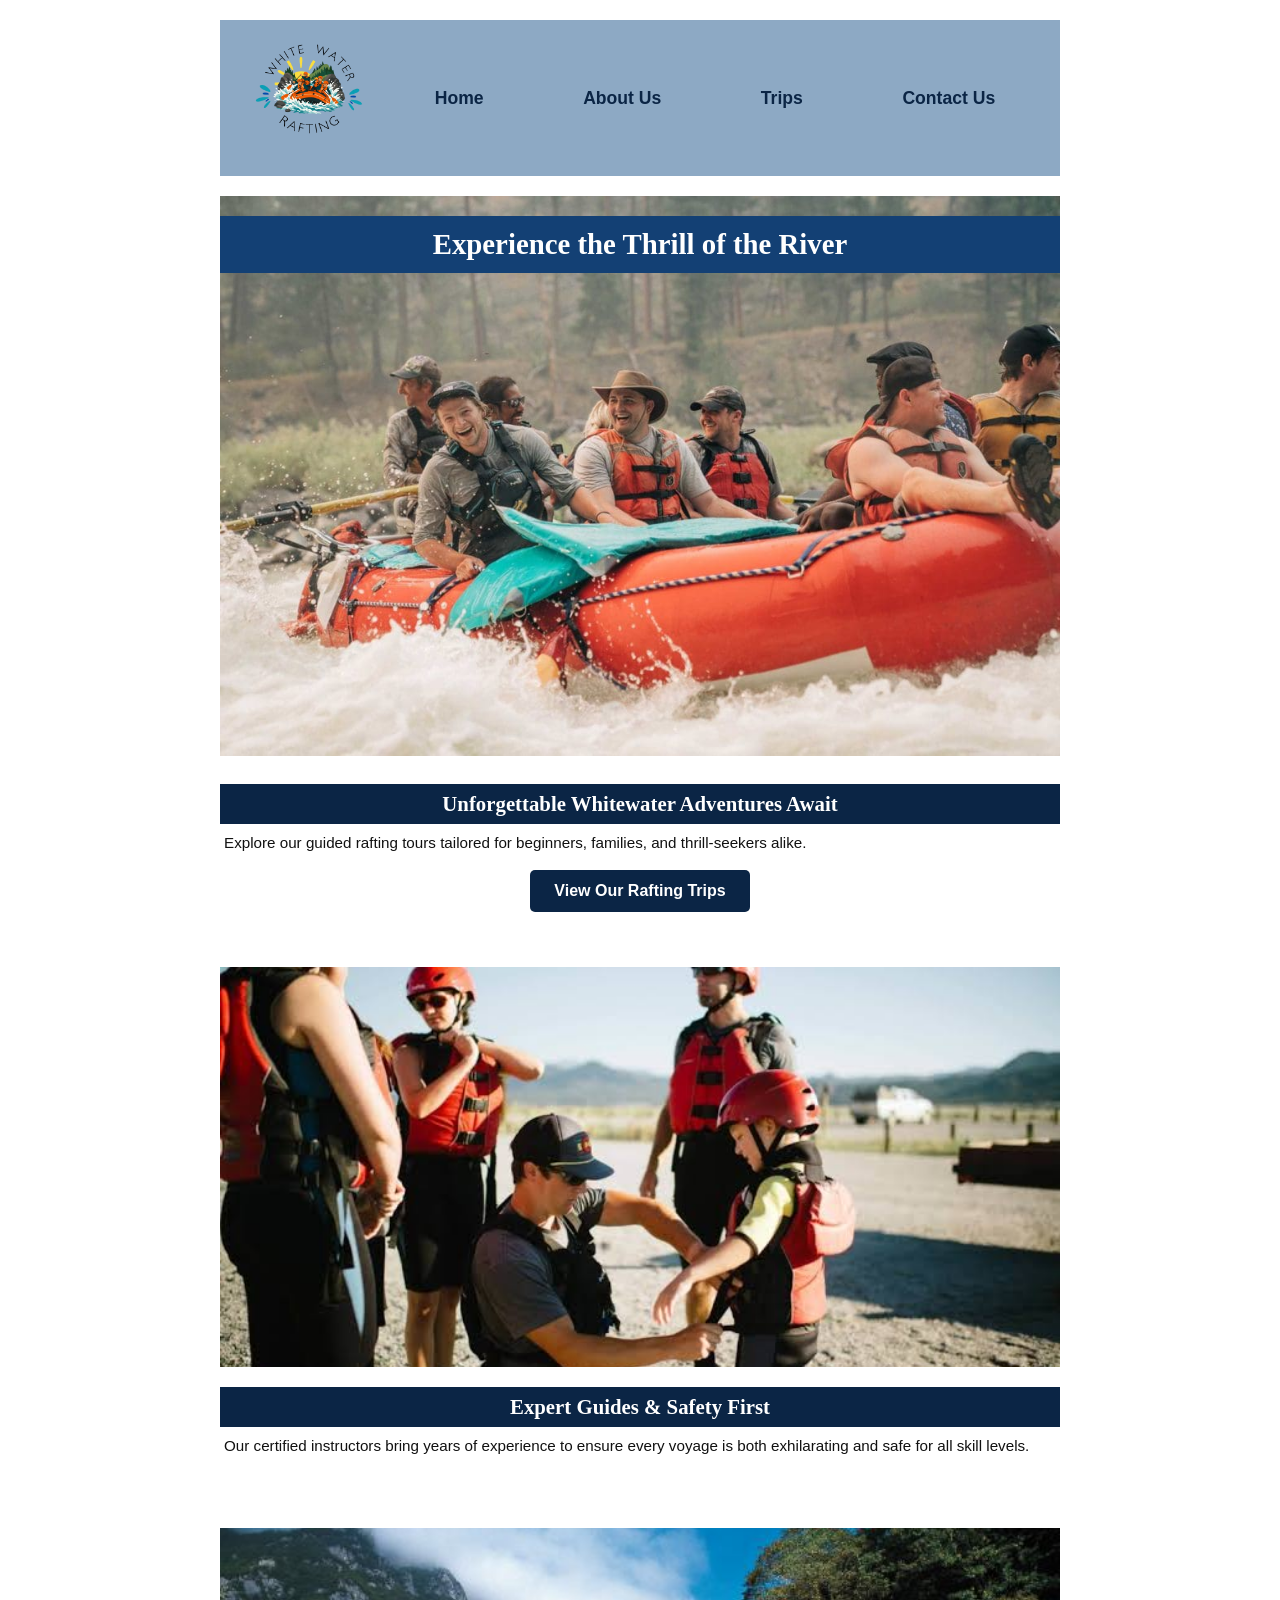
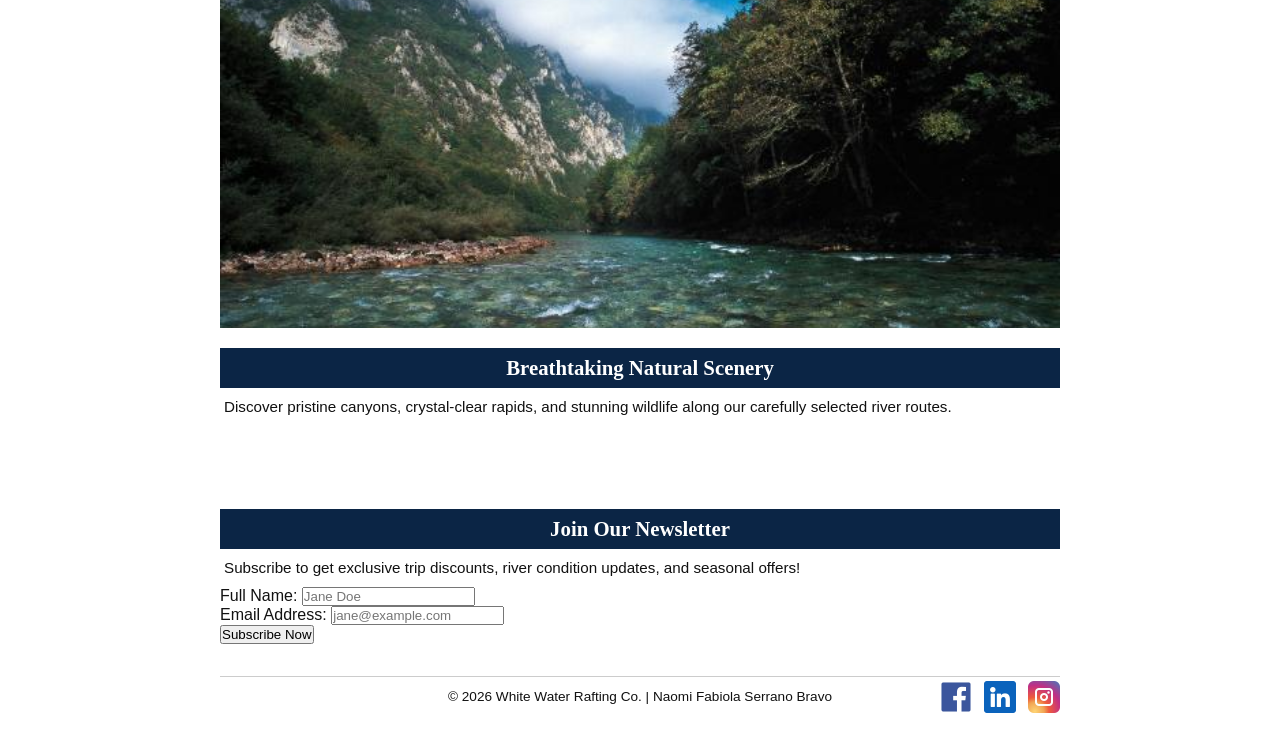
==== wwr/index.html @ d9578f14 "W06 Assignment: Rafting Site – Home and Trips Pages" ====
<!DOCTYPE html>
<html lang="en">

<head>
    <meta charset="UTF-8">
    <meta name="viewport" content="width=device-width, initial-scale=1.0">
    <title>Home - White Water Rafting</title>
    <meta name="description"
      content="Welcome to White Water Rafting! Discover thrilling river adventures, explore our guided rafting trips, and join our community newsletter today.">
    <meta name="author" content="Naomi Fabiola Serrano Bravo">
    <link rel="stylesheet" href="styles/rafting.css">
</head>

<body>
    <header>
        <img src="images/logo.webp" alt="Rafting Company Logo">
        <nav>
            <ul>
                <li><a href="index.html">Home</a></li>
                <li><a href="about.html">About Us</a></li>
                <li><a href="trips.html">Trips</a></li>
                <li><a href="contact.html">Contact Us</a></li>
            </ul>
        </nav>
    </header>

    <main>

        <div class="hero">
            <img src="images/hero-home.jpg"
              alt="Rafting boat navigating through powerful river waves" class="home-img">
            <h1 class="hero-title">Experience the Thrill of the River</h1>
        </div>

        <section class="home-cta">
            <h2>Unforgettable Whitewater Adventures Await</h2>
            <p>Explore our guided rafting tours tailored for beginners, families, and thrill-seekers
                alike.</p>
            <a href="trips.html" class="cta-button">View Our Rafting Trips</a>
        </section>

        <section class="home-grid">
            <article class="home-card">
                <img src="images/rafting-safety.jpg"
                  alt="Certified guide explaining safety procedures to a group" class="home-img">
                <div class="card-content">
                    <h2>Expert Guides & Safety First</h2>
                    <p>Our certified instructors bring years of experience to ensure every voyage is
                        both exhilarating and safe for all skill levels.</p>
                </div>
            </article>

            <article class="home-card">
                <img src="images/river-scenery.jpg"
                  alt="Scenic river view with mountains in the background" class="home-img">
                <div class="card-content">
                    <h2>Breathtaking Natural Scenery</h2>
                    <p>Discover pristine canyons, crystal-clear rapids, and stunning wildlife along
                        our
                        carefully selected river routes.</p>
                </div>
            </article>
        </section>


        <section class="newsletter-section">
            <h2>Join Our Newsletter</h2>
            <p>Subscribe to get exclusive trip discounts, river condition updates, and seasonal
                offers!
            </p>
            <form class="newsletter-form">
                <div class="form-item">
                    <label for="fname">Full Name:</label>
                    <input type="text" id="fname" name="fname" required placeholder="Jane Doe">
                </div>
                <div class="form-item">
                    <label for="femail">Email Address:</label>
                    <input type="email" id="femail" name="femail" required
                      placeholder="jane@example.com">
                </div>
                <button type="submit" class="submit-button">Subscribe Now</button>
            </form>
        </section>
    </main>

    <footer>
        <p>© 2026 White Water Rafting Co. | Naomi Fabiola Serrano Bravo</p>
        <nav class="socialmedia">
            <a href="https://facebook.com">
                <img src="images/facebook.webp" alt="Facebook Icon">
            </a>
            <a href="https://linkedin.com">
                <img src="images/linkedin.webp" alt="LinkedIn Icon">
            </a>
            <a href="https://instagram.com">
                <img src="images/instagram.webp" alt="Instagram Icon">
            </a>
        </nav>
    </footer>
</body>

</html>
---- wwr/styles/rafting.css ----
:root {
    --primary-color: #0b2545;
    --secondary-color: #134074;
    --accent1-color: #8da9c4;
    --text-color: #111111;
    --heading-font: "Georgia", "Times New Roman", serif;
    --body-font: Arial, Helvetica, sans-serif;
}

* {
    margin: 0;
    padding: 0;
    box-sizing: border-box;
}

body {
    font-family: var(--body-font);
    color: var(--text-color);
    background-color: #ffffff;
}

header,
main,
footer {
    width: 840px;
    margin: 0 auto;
}

header {
    background-color: var(--accent1-color);
    padding: 3px 15px;
    margin-top: 20px;
    margin-bottom: 20px;
    display: grid;
    grid-template-columns: 150px 1fr;
    align-items: center;
}

header img {
    width: 150px;
    height: auto;
    display: block;
}

header nav {
    margin: 0;
    padding: 0;
}

header nav ul {
    list-style-type: none;
    padding-left: 0;
    display: flex;
    justify-content: space-around;
}

header nav li {
    margin-bottom: 0;
}

header nav a {
    text-decoration: none;
    color: var(--primary-color);
    /* Mejor contraste según las reglas AA */
    font-size: 1.1rem;
    font-weight: bold;
}

header nav a:hover {
    text-decoration: underline;
}

h1,
h2 {
    font-family: var(--heading-font);
}

nav,
p,
section,
article {
    margin: 8px 0;
    padding: 8px 0;
}

.hero {
    position: relative;
    width: 100%;
}

.hero > img {
    display: block;
    width: 100%;
    height: auto;
}

.hero h1 {
    position: absolute;
    top: 20px;
    width: 100%;
    padding: 12px;
    text-align: center;
    background-color: var(--secondary-color);
    color: #ffffff;
    font-size: 1.8rem;
}

.hero article {
    position: absolute;
    bottom: 20px;
    left: 20px;
    right: 20px;
    background-color: var(--secondary-color);
    color: #ffffff;
    padding: 16px;
    margin: 0;
}

.hero article p {
    margin: 0;
    padding: 0;
    font-size: 0.95rem;
    line-height: 1.4;
}

.hero article img {
    float: right;
    width: 125px;
    height: auto;
    margin-left: 15px;
    border: 1px solid #ffffff;
}

section h2 {
    background-color: var(--primary-color);
    color: #ffffff;
    text-align: center;
    padding: 8px;
    font-size: 1.3rem;
    margin-bottom: 8px;
}

section p {
    line-height: 1.5;
    font-size: 0.95rem;
    padding: 0 4px;
}

.history-grid {
    display: grid;
    grid-template-columns: 1fr 1fr 1fr;
    gap: 20px;
    align-items: center;
}

.history-grid img {
    width: 100%;
    max-width: 100%;
    height: auto;
    display: block;
    justify-self: center;
    border-radius: 8px;
}

.history-grid p {
    line-height: 1.6;
    text-align: left;
}

.adventure-gallery {
    display: flex;
    justify-content: space-between;
    gap: 15px;
    padding: 10px 0;
}

.adventure-gallery figure {
    margin: 0;
    flex: 1;
    text-align: center;
}

.adventure-gallery img {
    width: 100%;
    max-width: 100%;
    height: auto;
    border-radius: 5px;
    box-shadow: 0 2px 4px rgba(0, 0, 0, 0.1);
    display: block;
}

.adventure-gallery figcaption {
    margin-top: 8px;
    font-size: 0.9rem;
    font-weight: bold;
    color: var(--primary-color);
}

footer {
    border-top: 1px solid #ccc;
    padding-top: 12px;
    margin-top: 24px;
    margin-bottom: 30px;
    display: flex;
    justify-content: center;
    align-items: center;
    position: relative;
}

footer p {
    margin: 0;
    padding: 0;
    font-size: 0.85rem;
}

.socialmedia {
    display: flex;
    gap: 12px;
    margin: 0;
    padding: 0;
    position: absolute;
    right: 0;
}

.socialmedia a {
    text-decoration: none;
}

.socialmedia img {
    width: 32px;
    height: 32px;
    display: block;
}

/*  =================================
        CONTACT US MODIFICATIONS
    ================================= */

.company-info {
    text-align: center;
    margin-bottom: 30px;
}

.company-info h1 {
    font-size: 2rem;
    margin-bottom: 10px;
    color: var(--primary-color);
}

.company-info address {
    font-style: normal;
    line-height: 1.6;
    font-weight: 500;
}

.map-form-container {
    display: grid;
    grid-template-columns: 1fr 1fr;
    gap: 30px;
    align-items: start;
    margin-bottom: 40px;
}

.map-box iframe {
    width: 100%;
    border: none;
    border-radius: 8px;
    box-shadow: 0 2px 5px rgba(0, 0, 0, 0.1);
}

.contact-form {
    display: flex;
    flex-direction: column;
    gap: 15px;
}

.form-group.row-align {
    display: grid;
    grid-template-columns: 140px 1fr;
    align-items: center;
    gap: 10px;
}

.radio-group {
    align-items: start;
    display: grid;
    grid-template-columns: 140px 1fr;
    gap: 10px;
    border: none;
    padding: 0;
    margin: 0;
}

.radio-title {
    font-weight: bold;
}

.radio-group legend {
    font-weight: bold;
}

.radio-options {
    display: flex;
    flex-direction: column;
    gap: 8px;
    align-items: flex-start;
}

.radio-options label {
    display: flex;
    align-items: center;
    gap: 8px;
    cursor: pointer;
    font-weight: normal;
    margin: 0;
}

.radio-options input[type="radio"] {
    margin: 0;
    width: auto;
    cursor: pointer;
}

.form-group.column-align {
    display: flex;
    flex-direction: column;
    gap: 5px;
}

.form-group label {
    font-weight: bold;
}

.form-group input,
.form-group textarea {
    width: 100%;
    padding: 10px;
    border: 1px solid #ccc;
    border-radius: 4px;
    font-size: 1rem;
    box-sizing: border-box;
}

.checkbox-group {
    display: flex;
    align-items: center;
    gap: 8px;
    margin-top: 5px;
}

.submit-btn {
    width: 100%;
    background-color: var(--primary-color);
    color: white;
    padding: 12px 20px;
    border: none;
    border-radius: 4px;
    font-size: 1rem;
    font-weight: bold;
    cursor: pointer;
    transition: background-color 0.3s ease;
}

.submit-btn:hover {
    background-color: var(--secondary-color);
}

.employees-section {
    text-align: center;
    border-top: 2px solid #eee;
    padding-top: 20px;
    margin-bottom: 40px;
}

.employees-section h2 {
    margin-bottom: 20px;
    font-size: 1.8rem;
}

.employee-profiles {
    display: flex;
    justify-content: space-around;
    gap: 20px;
}

.employee-profiles figure {
    margin: 0;
    text-align: center;
}

.employee-profiles img {
    width: 150px;
    height: 150px;
    object-fit: cover;
    border-radius: 50%;
    margin-bottom: 10px;
}

.employee-profiles figcaption {
    font-weight: 500;
}

/*  ==============================
        TRIPS AND HOME MODIFICATIONS
    ==============================*/

.trips-cta {
    background-color: var(--secondary-color, #e0f2fe);
    border: 2px solid var(--primary-color, #0284c7);
    padding: 30px 20px;
    text-align: center;
    border-radius: 8px;
    margin-bottom: 40px;
    color: #ffffff
}

.trips-cta h2 {
    margin-top: 0;
    margin-bottom: 10px;
}

.trips-cta p {
    margin-bottom: 20px;
    font-size: 1.1rem;
}

.cta-button {
    display: block;
    width: fit-content;
    margin: 15px auto;
    background-color: var(--primary-color, #0284c7);
    color: #ffffff;
    padding: 12px 24px;
    text-decoration: none;
    font-weight: bold;
    border-radius: 5px;
    transition: background-color 0.3s ease;
}

.cta-button:hover {
    background-color: #0369a1;
}

.trips-grid-section {
    margin-bottom: 50px;
}

.trips-grid-section h2 {
    text-align: center;
    margin-bottom: 30px;
}

.trips-grid {
    display: grid;
    grid-template-columns: repeat(3, 1fr);
    gap: 30px;
    margin-top: 20px;
}

.trip-card {
    border: 1px solid #ddd;
    border-radius: 8px;
    overflow: hidden;
    box-shadow: 0 4px 8px rgba(0, 0, 0, 0.08);
    display: flex;
    flex-direction: column;
    background-color: #ffffff;
}

.trip-card img {
    width: 100%;
    height: 200px;
    object-fit: cover;
}

.trip-card h3 {
    margin: 15px 15px 10px;
    color: var(--primary-color, #0284c7);
}

.trip-card p {
    padding: 0 15px 20px;
    line-height: 1.5;
    color: #333333;
    flex-grow: 1;
}

.trips-table-container {
    margin-bottom: 50px;
}

.trips-table-container h2 {
    text-align: center;
    margin-bottom: 20px;
}

.trips-table-container caption {
    caption-side: bottom;
    font-size: 0.85rem;
    color: #666;
    margin-top: 10px;
    text-align: center;
}

table {
    width: 100%;
    border-collapse: collapse;
    margin: 0 auto;
    background-color: #ffffff;
    box-shadow: 0 2px 6px rgba(0, 0, 0, 0.05);
}

th,
td {
    padding: 12px 15px;
    text-align: left;
    border-bottom: 1px solid #ddd;
}

th {
    background-color: var(--primary-color, #0284c7);
    color: #ffffff;
    font-weight: bold;
}

tbody tr:nth-child(even) {
    background-color: #f8fafc;
}

tbody tr:hover {
    background-color: #f1f5f9;
}

.home-img {
    display: block;
    width: 100%;
    height: 400px;
    object-fit: cover;
    margin-bottom: 20px;
}

.home-grid {
    display: flex;
    flex-direction: column;
    gap: 30px;
    margin-bottom: 50px;
}
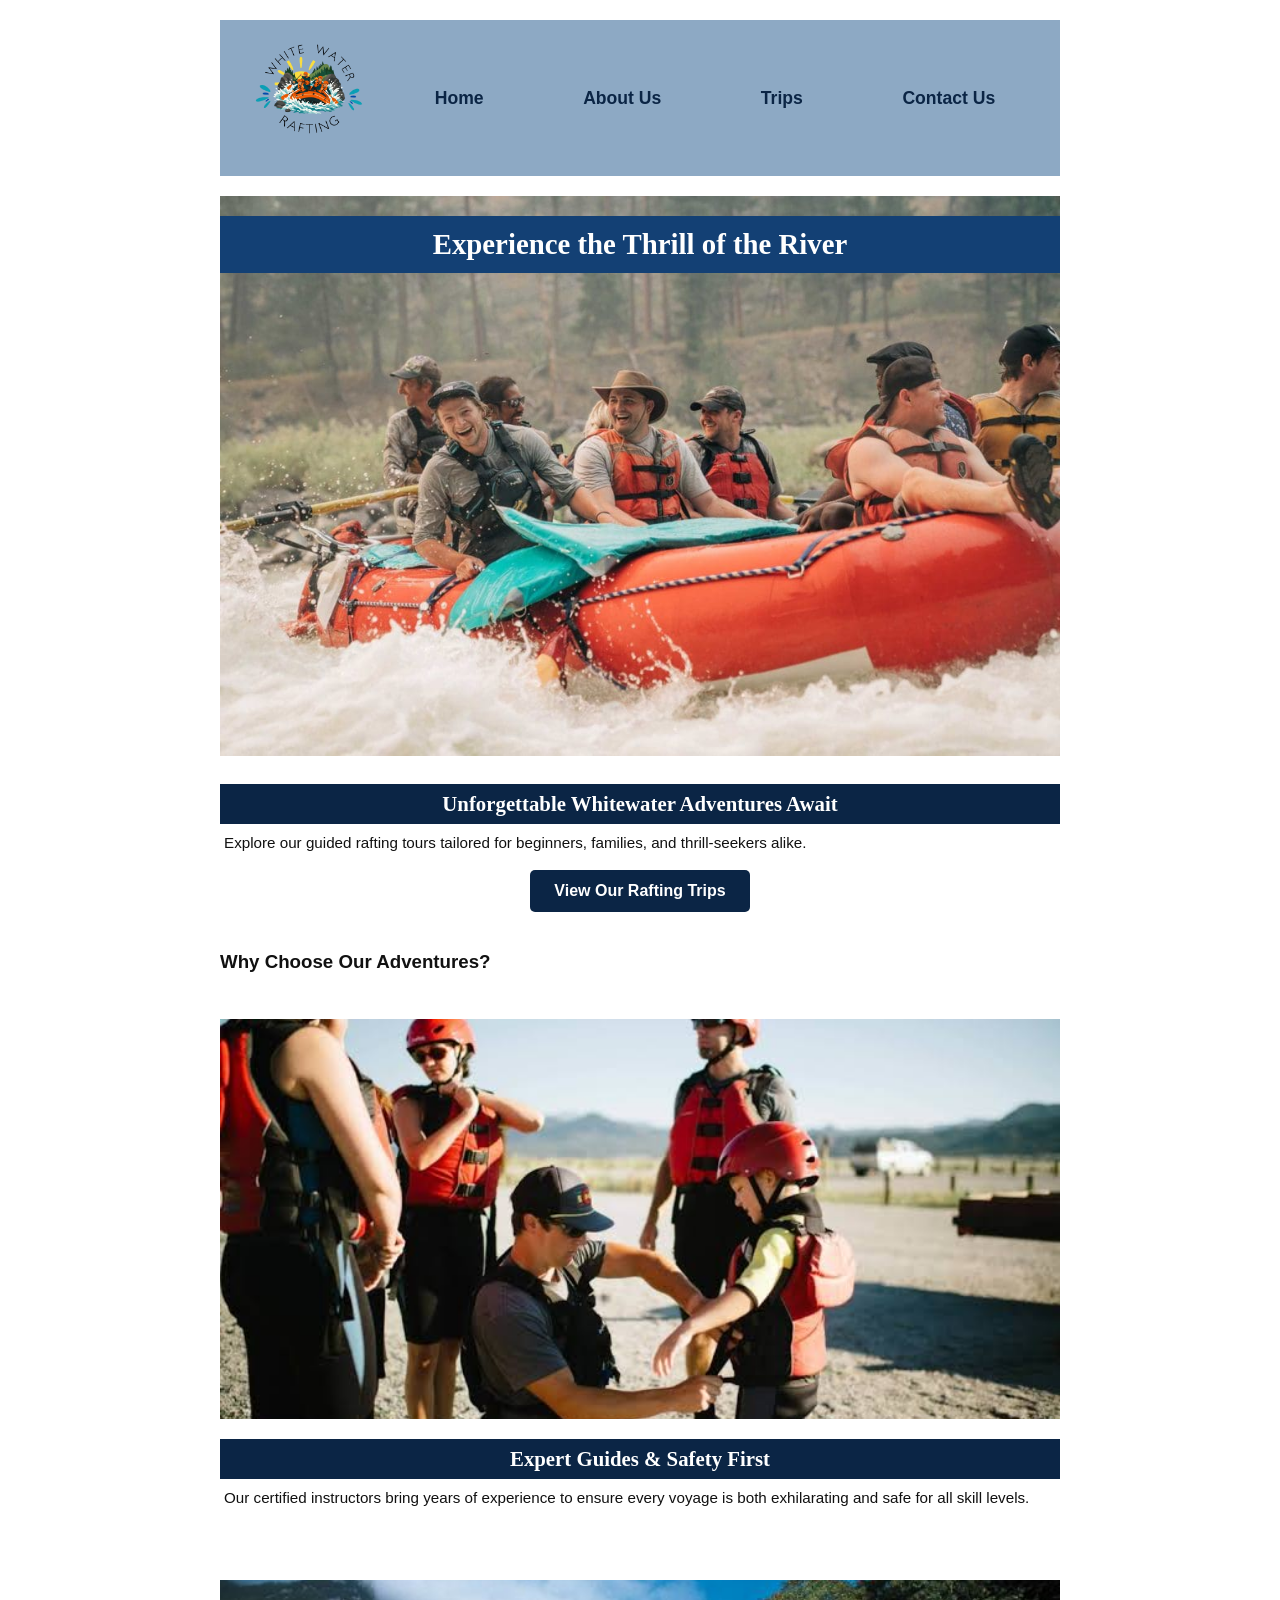
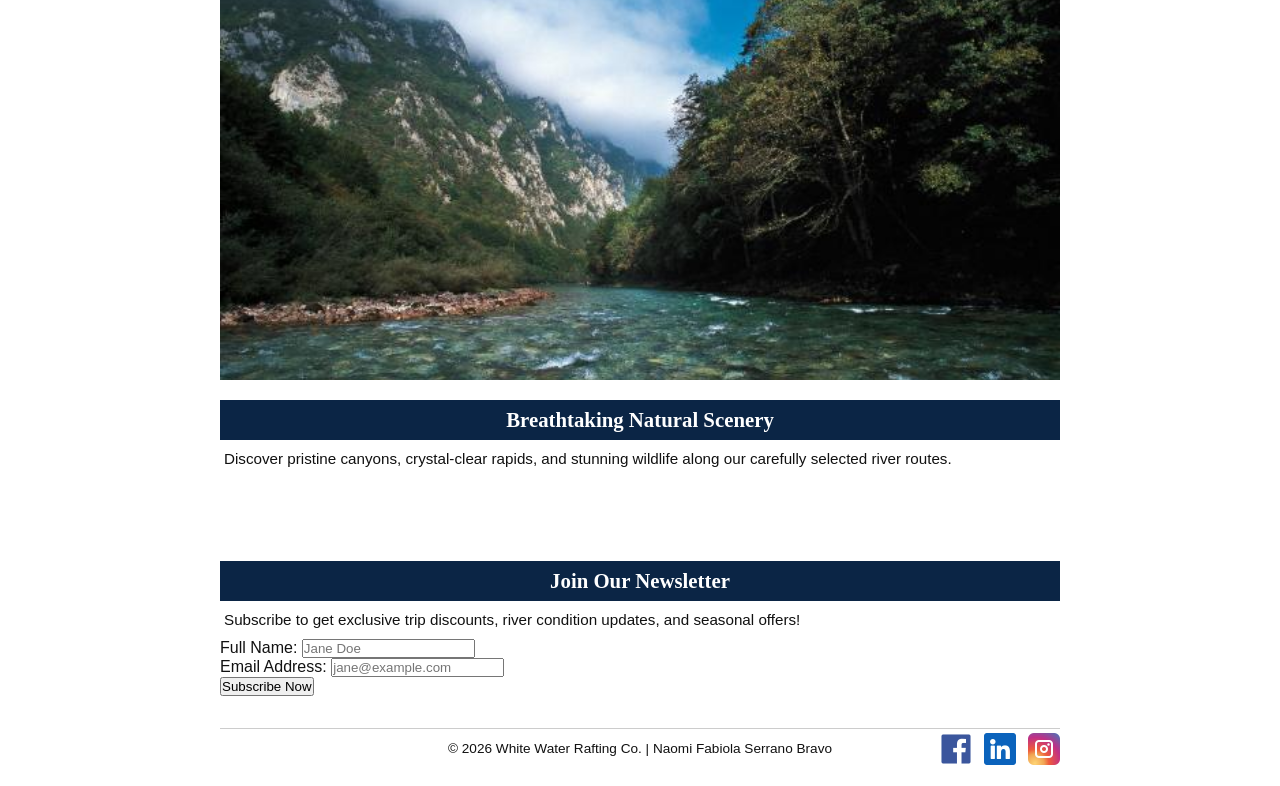
==== commit cf3d41e7: "resolve issues after validation" ====
--- a/wwr/index.html
+++ b/wwr/index.html
@@ -40,6 +40,7 @@
         </section>
 
         <section class="home-grid">
+            <h3>Why Choose Our Adventures?</h3>
             <article class="home-card">
                 <img src="images/rafting-safety.jpg"
                   alt="Certified guide explaining safety procedures to a group" class="home-img">
